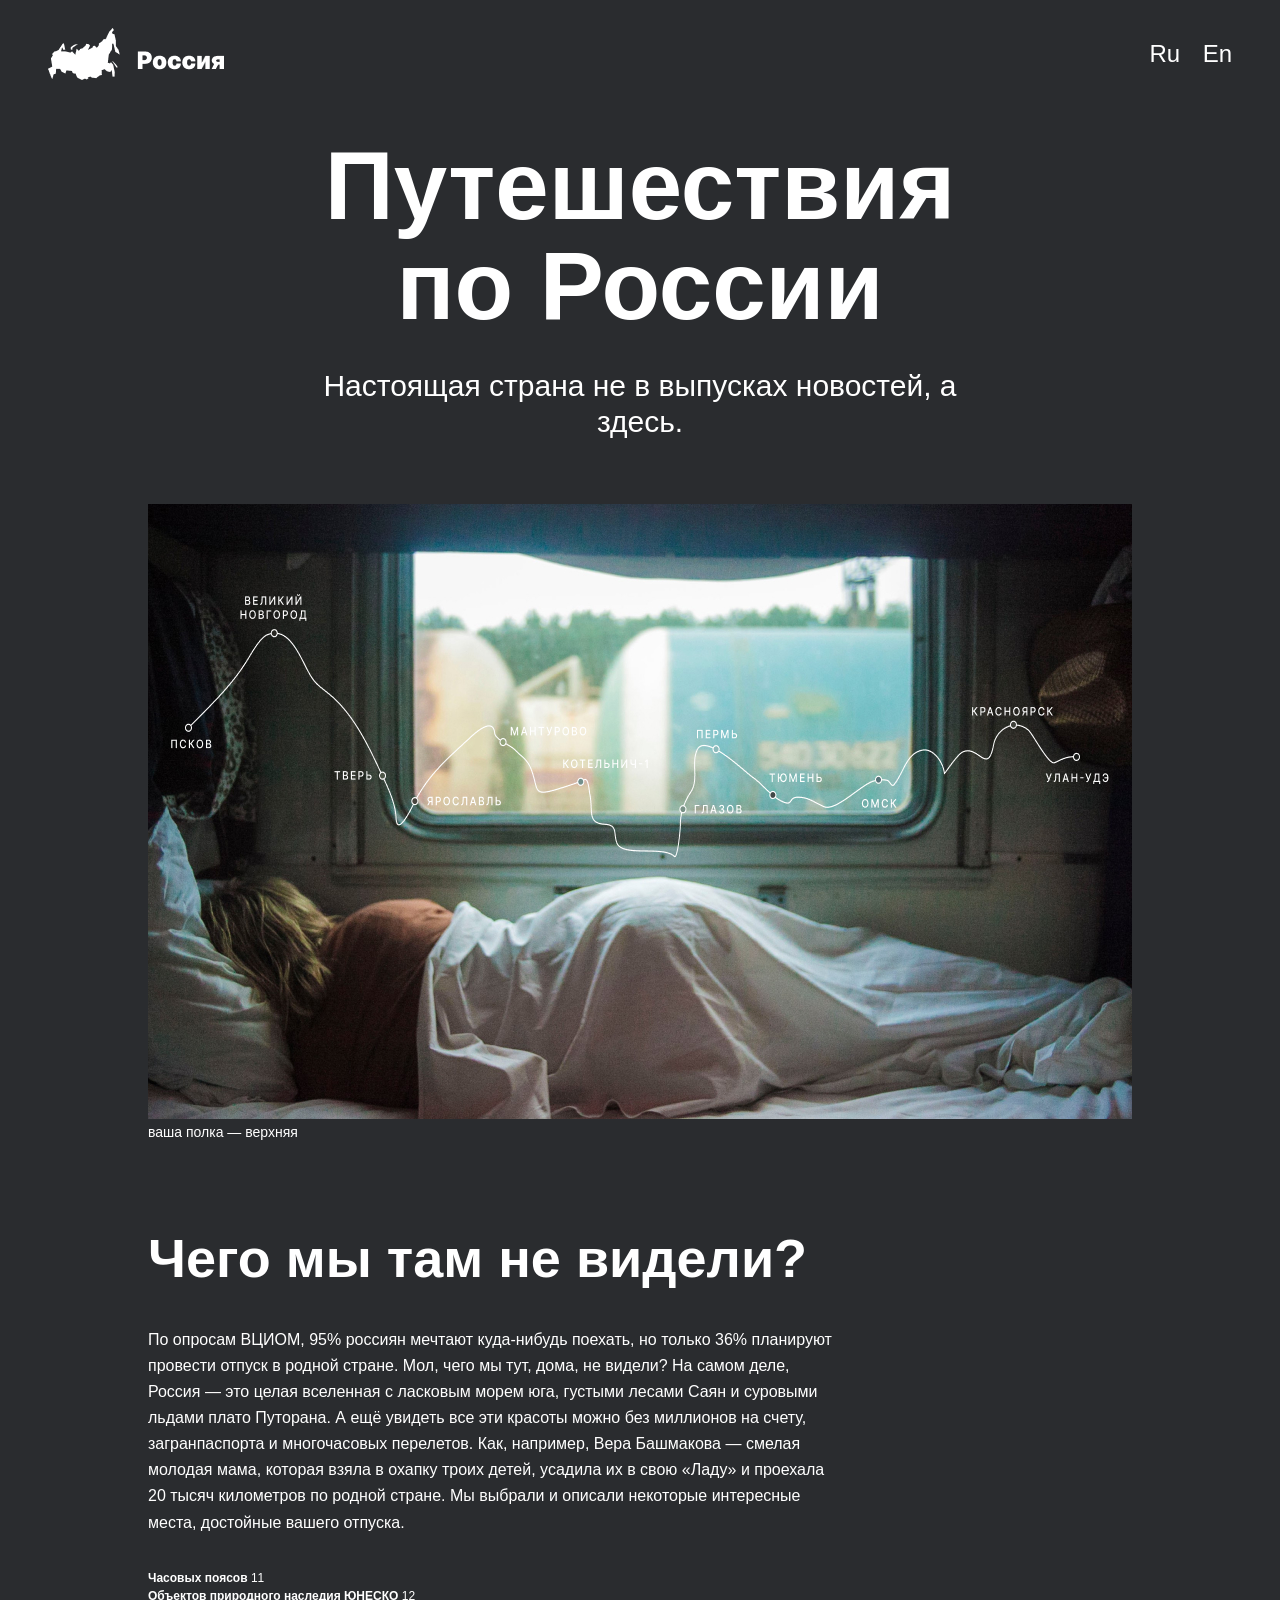
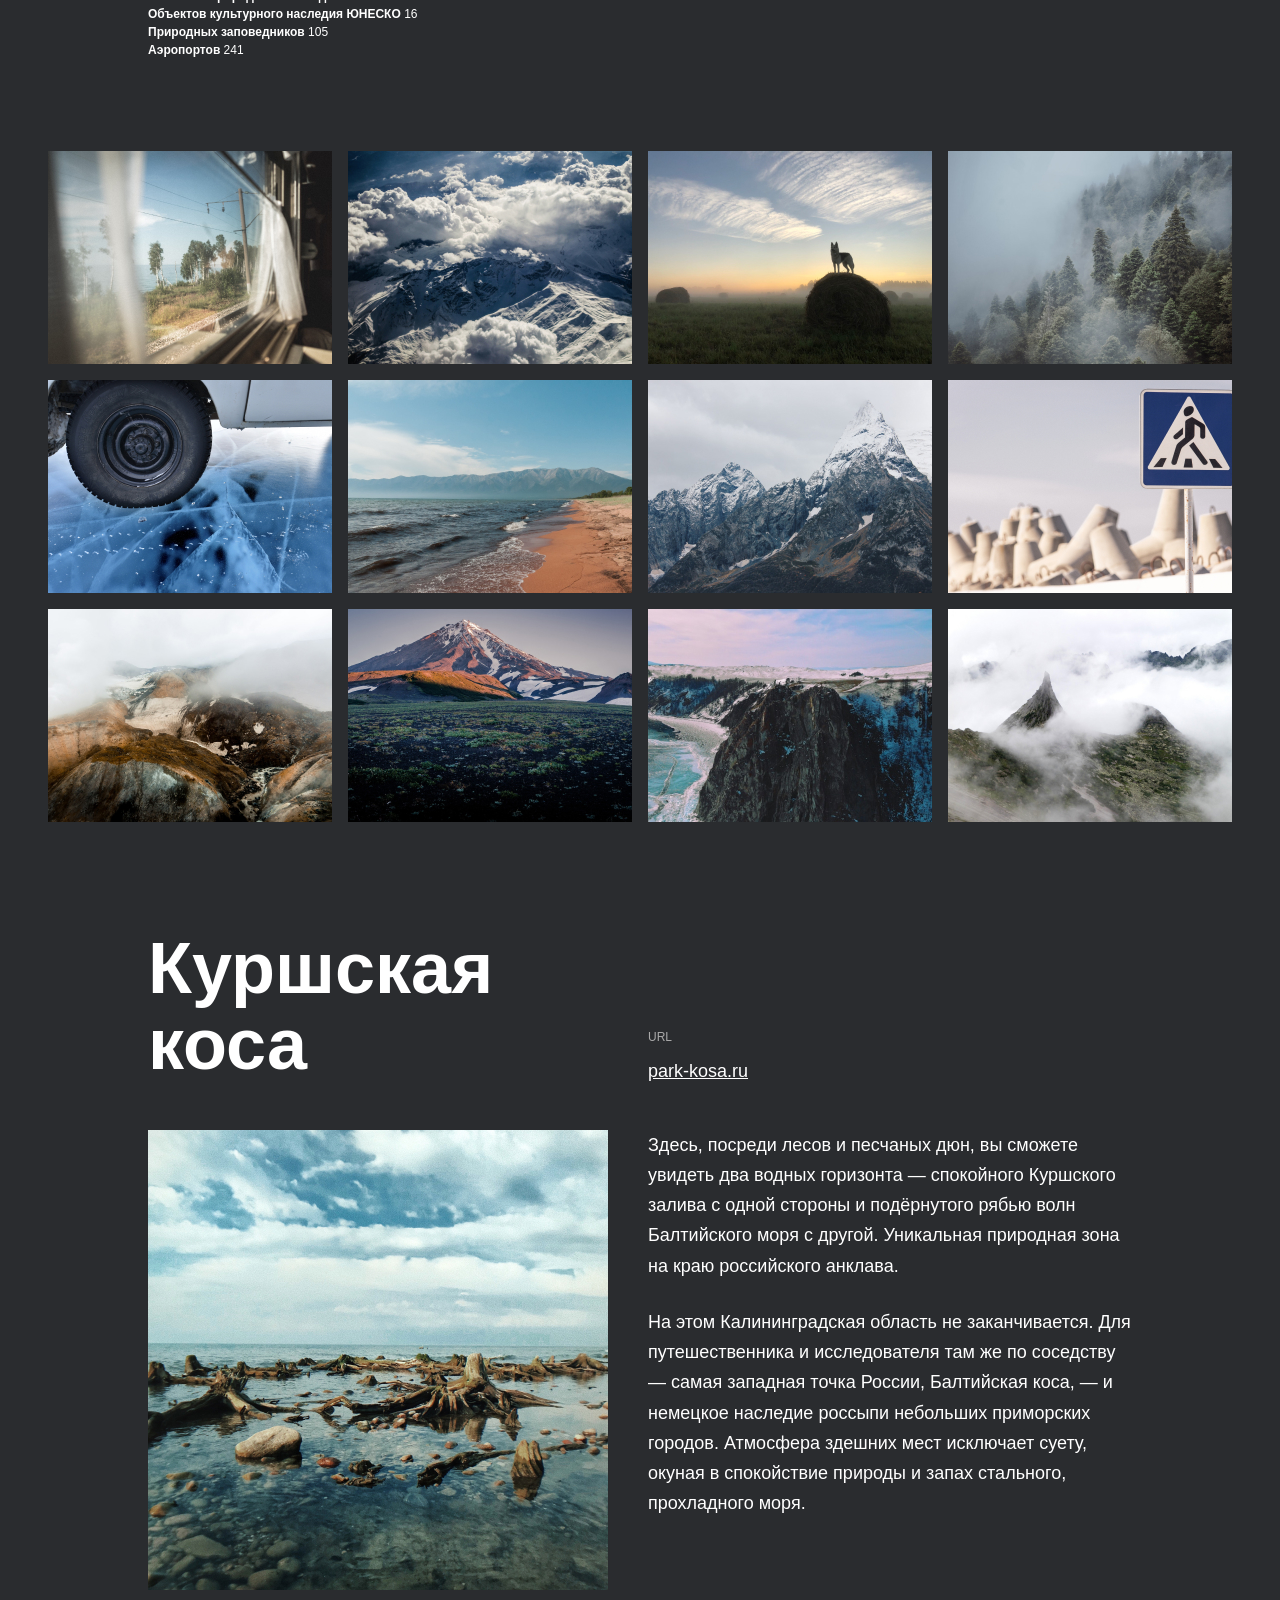
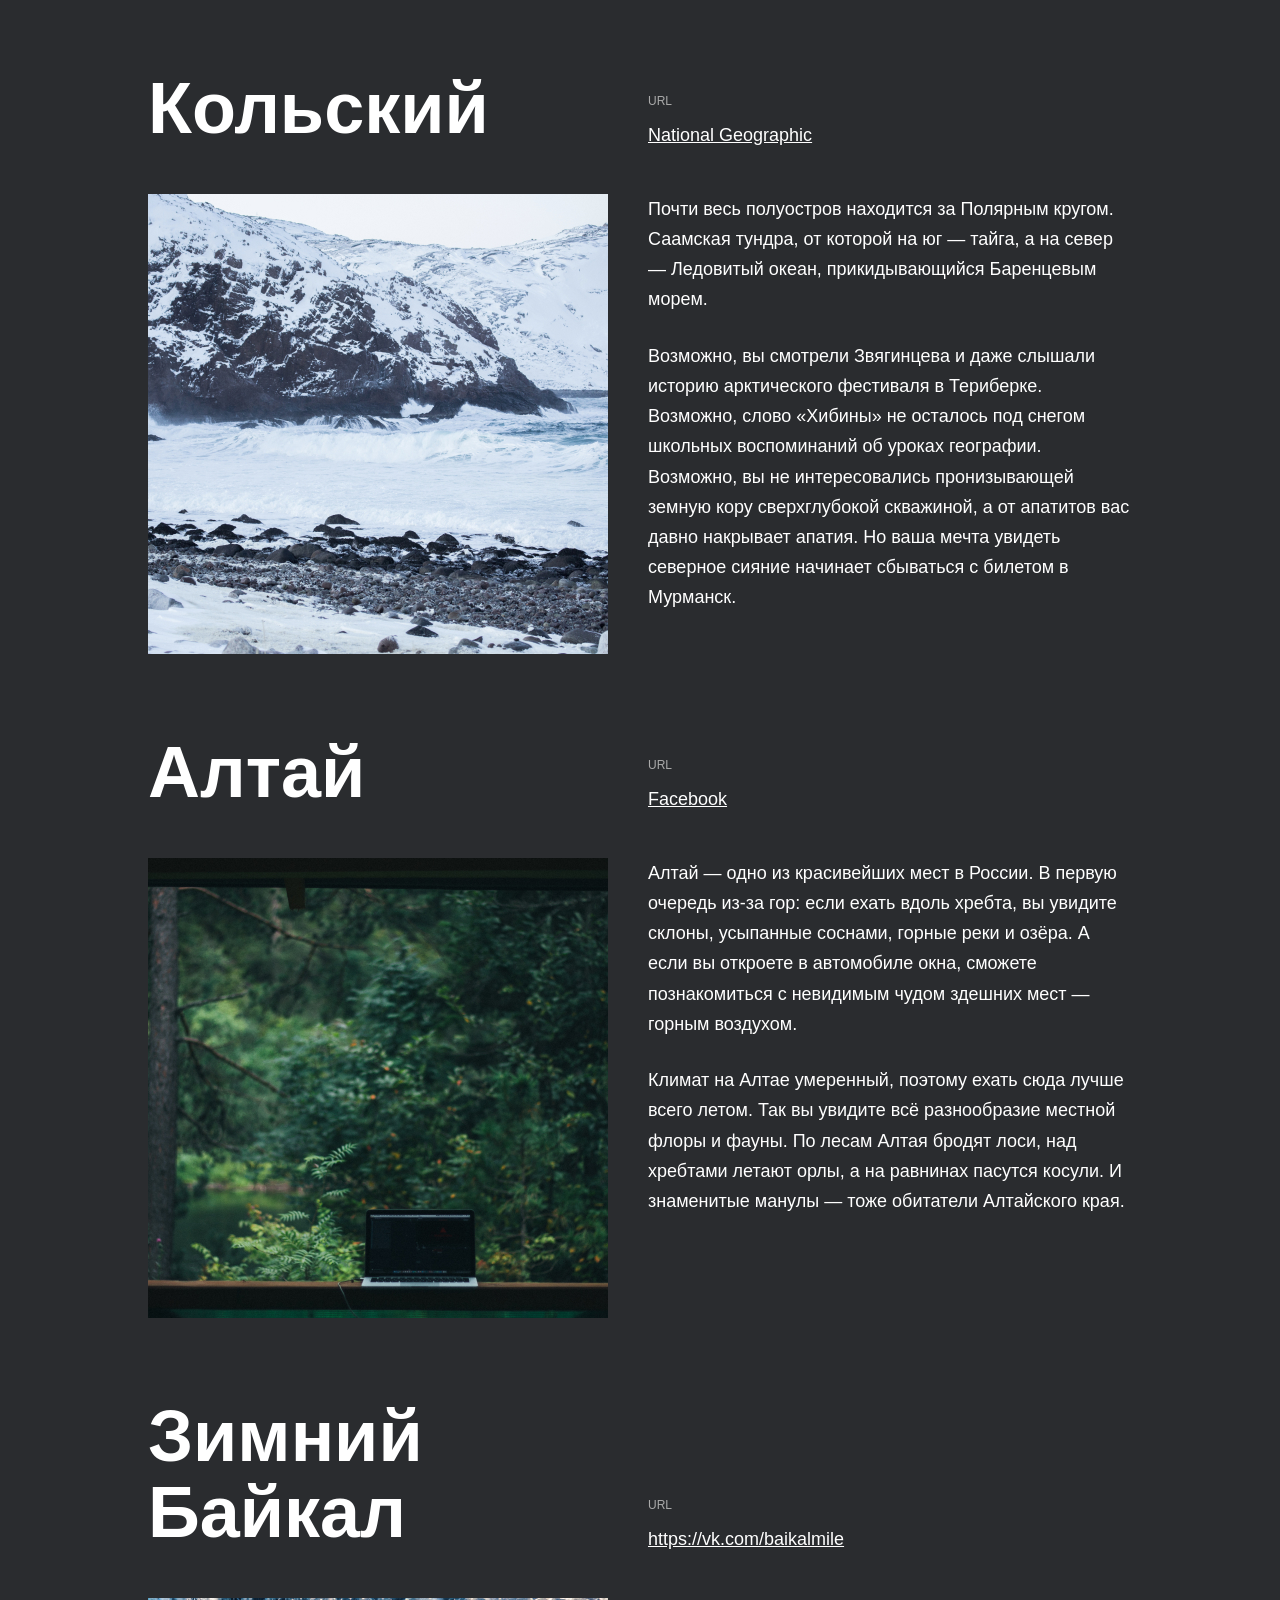
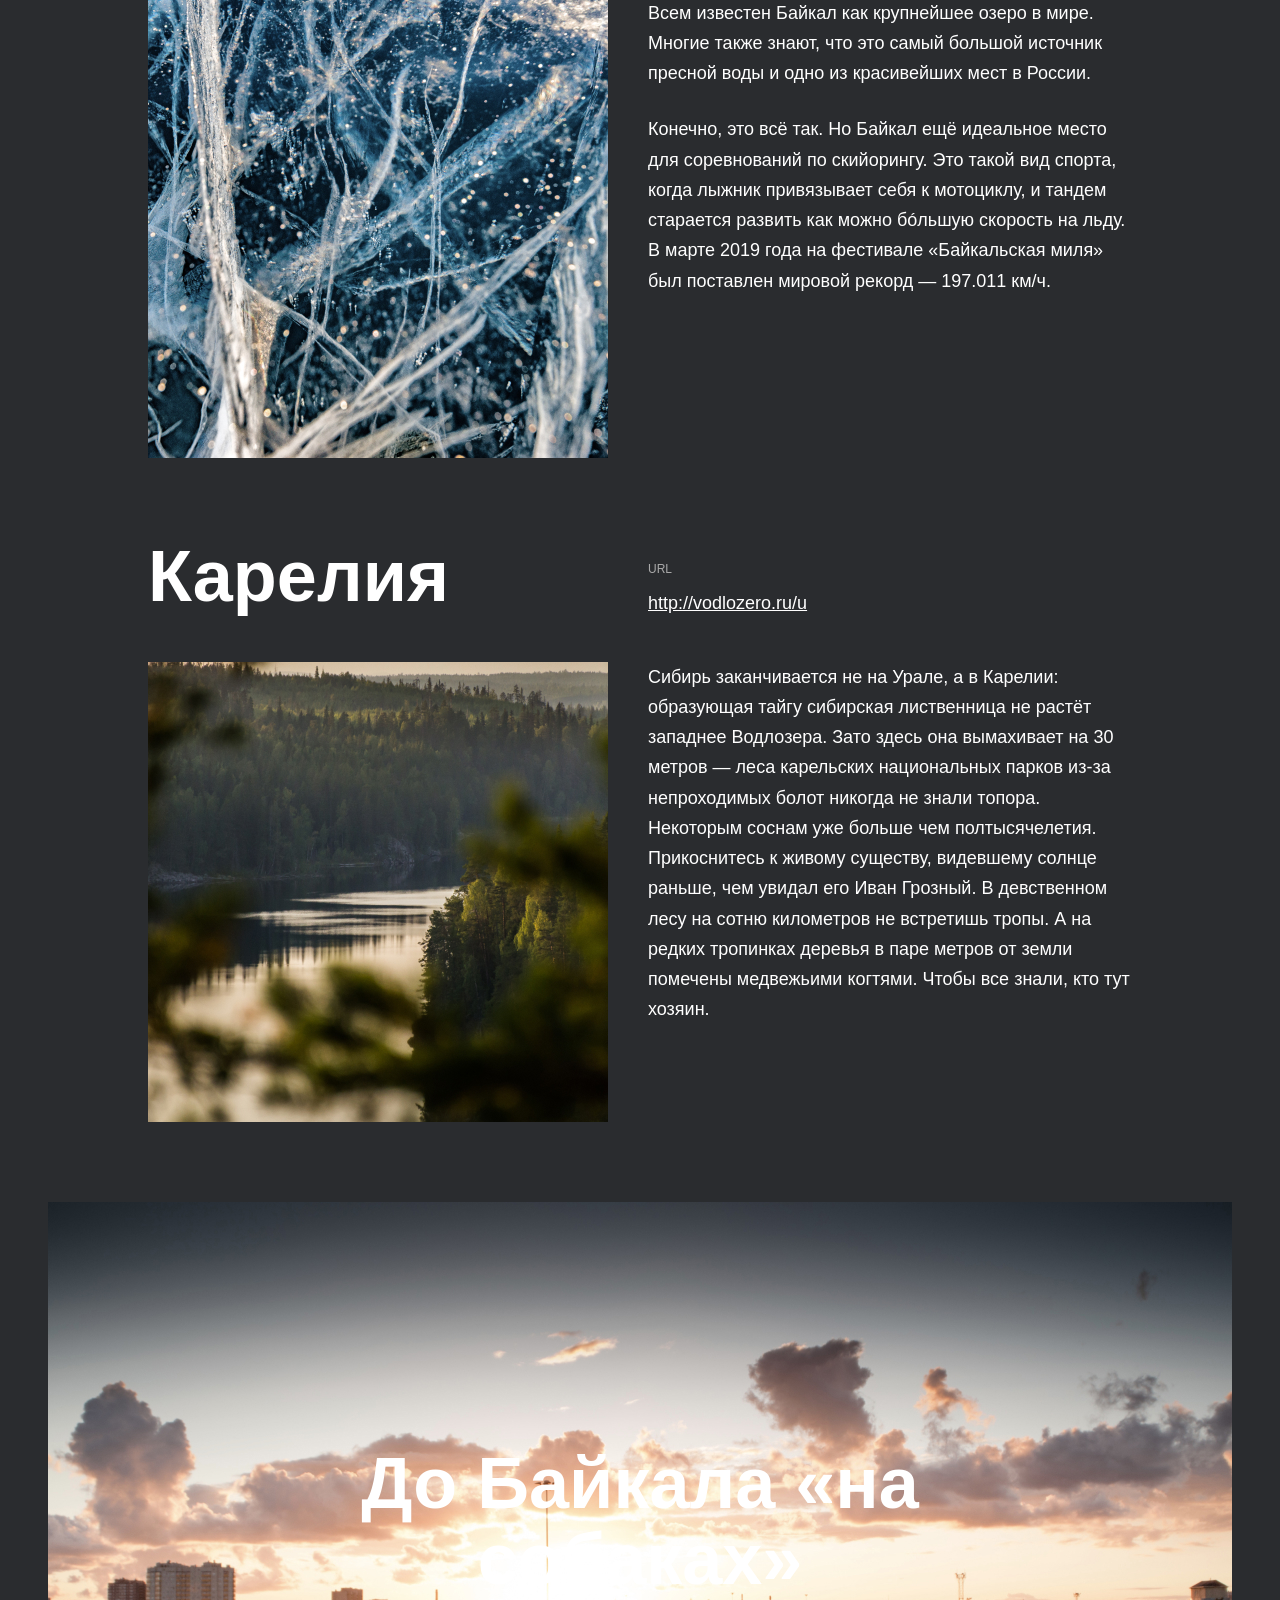
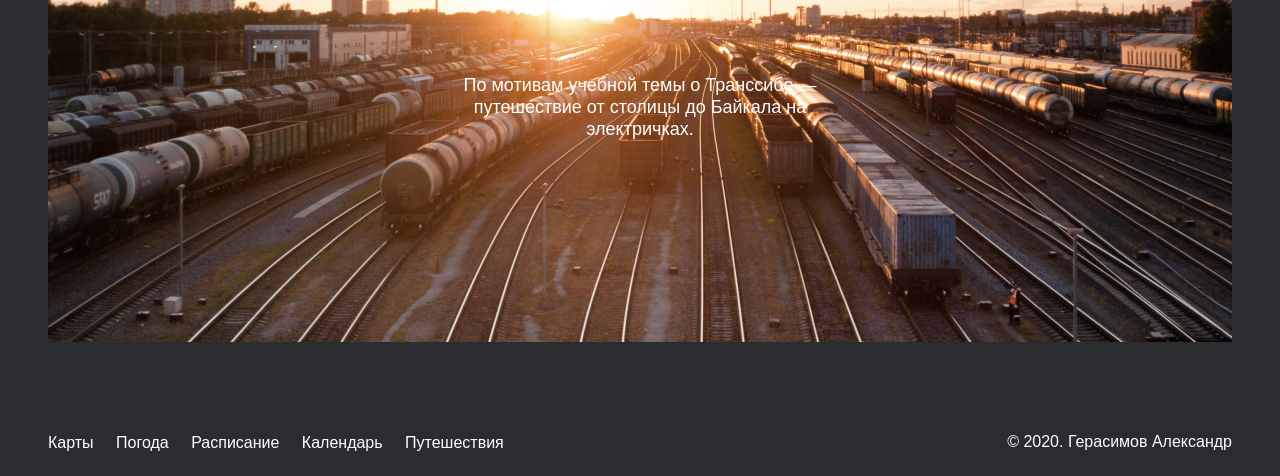
==== russian-travel/index.html @ 3a2bcd24 "сверстал основу" ====
<!DOCTYPE html>
<html lang="en">
<head>
    <meta charset="UTF-8">
    <meta http-equiv="X-UA-Compatible" content="IE=edge">
    <meta name="viewport" content="width=device-width, initial-scale=1.0">
    <link rel="stylesheet" href="./pages/index.css">
    <title>Путешествие по России</title>
</head>
<body>
    <div class="page">
        <header class="header">
            <img src="./images/__logo.png" alt="Логотип РФ" class="header__logo">
            <div class="header__lang-links">
                <a href="#" class="header__lang-link">Ru</a>
                <a href="#" class="header__lang-link">En</a>
            </div> 
        </header>
        <main class="content">
            <div class="lead">
                <h1 class="lead__title">Путешествия по России</h1>
                <p class="lead__subtitle">Настоящая страна не в выпусках новостей, а здесь.</p>
                <img src="./images/__image.jpg" alt="Плацкарт" class="lead__image">
                <p class="lead__caption">ваша полка — верхняя</p>
            </div>
            <div class="intro">
                <h2 class="intro__title">Чего мы там не видели?</h2>
                <p class="intro__text">По опросам ВЦИОМ, 95% россиян мечтают куда-нибудь поехать, но только 36% планируют провести отпуск в родной стране. Мол, чего мы тут, дома, не видели? На самом деле, Россия — это целая вселенная с ласковым морем юга, густыми лесами Саян и суровыми льдами плато Путорана. А ещё увидеть все эти красоты можно без миллионов на счету, загранпаспорта и многочасовых перелетов. Как, например, Вера Башмакова — смелая молодая мама, которая взяла в охапку троих детей, усадила их в свою «Ладу» и проехала 20 тысяч километров по родной стране. Мы выбрали и описали некоторые интересные места, достойные вашего отпуска.</p>
                <ul class="intro__list">
                    <li>Часовых поясов <span class="intro__list-span">11</span></li>
                    <li>Объектов природного наследия ЮНЕСКО <span class="intro__list-span">12</span></li>
                    <li>Объектов культурного наследия ЮНЕСКО <span class="intro__list-span">16</span></li>
                    <li>Природных заповедников <span class="intro__list-span">105</span></li>    
                    <li>Аэропортов <span class="intro__list-span">241</span></li>    
                </ul>
            </div>
            <div class="photo-grid">
                <img src="./images/__item(11).jpg" alt="Вид из окна вагона" class="photo-grid__item">
                <img src="./images/__item.jpg" alt="Горы в облаках" class="photo-grid__item">
                <img src="./images/__item(1).jpg" alt="Собака на сене" class="photo-grid__item">
                <img src="./images/__item(2).jpg" alt="Лес в тумане" class="photo-grid__item">
                <img src="./images/__item(3).jpg" alt="Машина на льду" class="photo-grid__item">
                <img src="./images/__item(4).jpg" alt="У моря" class="photo-grid__item">
                <img src="./images/__item(5).jpg" alt="Горные вершины" class="photo-grid__item">
                <img src="./images/__item(6).jpg" alt="Волнорезы" class="photo-grid__item">
                <img src="./images/__item(7).jpg" alt="Горы в тумане" class="photo-grid__item">
                <img src="./images/__item(8).jpg" alt="Гора в дали" class="photo-grid__item">
                <img src="./images/__item(9).jpg" alt="Крутой берег" class="photo-grid__item">
                <img src="./images/__item(10).jpg" alt="Горы в облаках 2" class="photo-grid__item">
            </div>
            <div class="places">
                <div class="place">
                    <h2 class="place__title">Куршская коса</h2>
                    <div class="place__website">
                        <p class="place__url-heading">URL</p>
                        <a href="http://park-kosa.ru" target="_blank" class="place__link">park-kosa.ru</a>
                    </div>
                    <img src="./images/__image(1).jpg" alt="Куршская коса" class="place__image">
                    <div class="place__paragraph">
                        <p>Здесь, посреди лесов и песчаных дюн, вы сможете увидеть два водных горизонта — спокойного Куршского залива с одной стороны и подёрнутого рябью волн Балтийского моря с другой. Уникальная природная зона на краю российского анклава.</p>
                        <p>На этом Калининградская область не заканчивается. Для путешественника и исследователя там же по соседству — самая западная точка России, Балтийская коса, — и немецкое наследие россыпи небольших приморских городов. Атмосфера здешних мест исключает суету, окуная в спокойствие природы и запах стального, прохладного моря.</p>
                    </div> 
                </div>
                <div class="place">
                    <h2 class="place__title">Кольский</h2>
                    <div class="place__website">
                        <p class="place__url-heading">URL</p>
                        <a href="https://yourshot.nationalgeographic.com/photos/?keywords=kolskiy" target="_blank" class="place__link">National Geographic</a>
                    </div>
                    <img src="./images/__image(2).jpg" alt="Кольский полуостров" class="place__image">
                    <div class="place__paragraph">
                        <p>Почти весь полуостров находится за Полярным кругом. Саамская тундра, от которой на юг — 
                            тайга, а на север — Ледовитый океан, прикидывающийся Баренцевым морем.</p>
                        <p>Возможно, вы смотрели Звягинцева и даже слышали историю арктического фестиваля в Териберке. Возможно, слово «Хибины» не осталось под снегом школьных воспоминаний об уроках географии. Возможно, вы не интересовались пронизывающей земную кору сверхглубокой скважиной, а от апатитов вас давно накрывает апатия. Но ваша мечта увидеть северное сияние начинает сбываться с билетом
                            в Мурманск.</p>
                    </div> 
                </div>
                <div class="place">
                    <h2 class="place__title">Алтай</h2>
                    <div class="place__website">
                        <p class="place__url-heading">URL</p>
                        <a href="https://www.facebook.com/vera.bashmakova/posts/10156011613718822" target="_blank" class="place__link">Facebook</a>
                    </div>
                    <img src="./images/__image(3).jpg" alt="Алтай" class="place__image">
                    <div class="place__paragraph">
                        <p>Алтай — одно из красивейших мест в России. 
                            В первую очередь из-за гор: если ехать вдоль хребта, вы увидите склоны, усыпанные соснами, горные реки и озёра. А если вы откроете в автомобиле окна, сможете познакомиться с невидимым чудом здешних мест — горным воздухом.</p>
                        <p>Климат на Алтае умеренный, поэтому ехать сюда лучше всего летом. Так вы увидите всё разнообразие местной флоры и фауны. По лесам Алтая бродят лоси, над хребтами летают орлы, а на равнинах пасутся косули. И знаменитые манулы — тоже обитатели Алтайского края.</p>
                    </div> 
                </div>
                <div class="place">
                    <h2 class="place__title">Зимний Байкал</h2>
                    <div class="place__website">
                        <p class="place__url-heading">URL</p>
                        <a href="https://vk.com/baikalmile" target="_blank" class="place__link">https://vk.com/baikalmile</a>
                    </div>
                    <img src="./images/__image(4).jpg" alt="Зимний Байкал" class="place__image">
                    <div class="place__paragraph">
                        <p>Всем известен Байкал как крупнейшее озеро 
                            в мире. Многие также знают, что это самый большой источник пресной воды и одно из красивейших мест в России.</p>
                        <p>Конечно, это всё так. Но Байкал ещё идеальное место для соревнований по скийорингу. Это такой вид спорта, когда лыжник привязывает себя 
                            к мотоциклу, и тандем старается развить как можно бóльшую скорость на льду. В марте 2019 года на фестивале «Байкальская миля» был поставлен мировой рекорд — 197.011 км/ч.</p>
                    </div> 
                </div>
                <div class="place">
                    <h2 class="place__title">Карелия</h2>
                    <div class="place__website">
                        <p class="place__url-heading">URL</p>
                        <a href="http://vodlozero.ru" target="_blank" class="place__link">http://vodlozero.ru/u</a>
                    </div>
                    <img src="./images/__image(5).jpg" alt="Карелия" class="place__image">
                    <div class="place__paragraph">
                        <p>Сибирь заканчивается не на Урале, а в Карелии: образующая тайгу сибирская лиственница не растёт западнее Водлозера. Зато здесь она вымахивает на 30 метров — леса карельских национальных парков из-за непроходимых болот никогда не знали топора. Некоторым соснам уже больше чем полтысячелетия. Прикоснитесь к живому существу, видевшему солнце раньше, чем увидал его Иван Грозный. 
                            В девственном лесу на сотню километров не встретишь тропы. А на редких тропинках деревья 
                            в паре метров от земли помечены медвежьими когтями. Чтобы все знали, кто тут хозяин.</p>
                    </div> 
                </div>
            </div>
            <div class="cover">
                <a href="https://stampsy.com/na-elektrichkakh-do-baikala" target="_blank" class="cover__overlay">
                    <h2 class="cover__title">До Байкала «на собаках»</h2>
                    <p class="cover__subtitle">По мотивам учебной темы о Транссибе — путешествие от столицы до Байкала на электричках.</p>
                </a>
                
            </div>
        </main>
        <footer class="footer">
            <div class="footer__links">
                <a href="https://yandex.ru/maps" target="_blank" class="footer__link">Карты</a>
                <a href="https://yandex.ru/pogoda" target="_blank" class="footer__link">Погода</a>
                <a href="https://rasp.yandex.ru" target="_blank" class="footer__link">Расписание</a>
                <a href="https://calendar.yandex.ru" target="_blank" class="footer__link">Календарь</a>
                <a href="https://travel.yandex.ru" target="_blank" class="footer__link">Путешествия</a>
            </div>
            <p class="footer__copyright">&copy; 2020. Герасимов Александр</p>
        </footer>
    </div>
</body>
</html>
---- russian-travel/pages/index.css ----
@import url(../vendor/normalize.css);
@import url(../fonts/inter.css);
@import url(../blocks/page/page.css);
@import url(../blocks/header/header.css);
@import url(../blocks/header/__logo/header__logo.css);
@import url(../blocks/header/__lang-link/header__lang-link.css);
@import url(../blocks/content/content.css);
@import url(../blocks/lead/lead.css);
@import url(../blocks/lead/__caption/lead__caption.css);
@import url(../blocks/lead/__image/lead__image.css);
@import url(../blocks/lead/__subtitle/lead__subtitle.css);
@import url(../blocks/lead/__title/lead__title.css);
@import url(../blocks/intro/intro.css);
@import url(../blocks/intro/__title/intro__title.css);
@import url(../blocks/intro/__text/intro__text.css);
@import url(../blocks/intro/__list/intro__list.css);
@import url(../blocks/intro/__list-span/intro__list-span.css);
@import url(../blocks/photo-grid/photo-grid.css);
@import url(../blocks/photo-grid/__item/photo-grid__item.css);
@import url(../blocks/places/places.css);
@import url(../blocks/place/place.css);
@import url(../blocks/place/__title/place__title.css);
@import url(../blocks/place/__image/place__image.css);
@import url(../blocks/place/__website/place__website.css);
@import url(../blocks/place/__paragraph/place__paragraph.css);
@import url(../blocks/place/__link/place__link.css);
@import url(../blocks/place/__url-heading/place__url-heading.css);
@import url(../blocks/cover/cover.css);
@import url(../blocks/cover/__overlay/cover__overlay.css);
@import url(../blocks/cover/__title/cover__title.css);
@import url(../blocks/cover/__subtitle/cover__subtitle.css);
@import url(../blocks/footer/footer.css);
@import url(../blocks/footer/__links/footer__links.css);
@import url(../blocks/footer/__link/footer__link.css);
@import url(../blocks/footer/__copyright/footer__copyright.css);
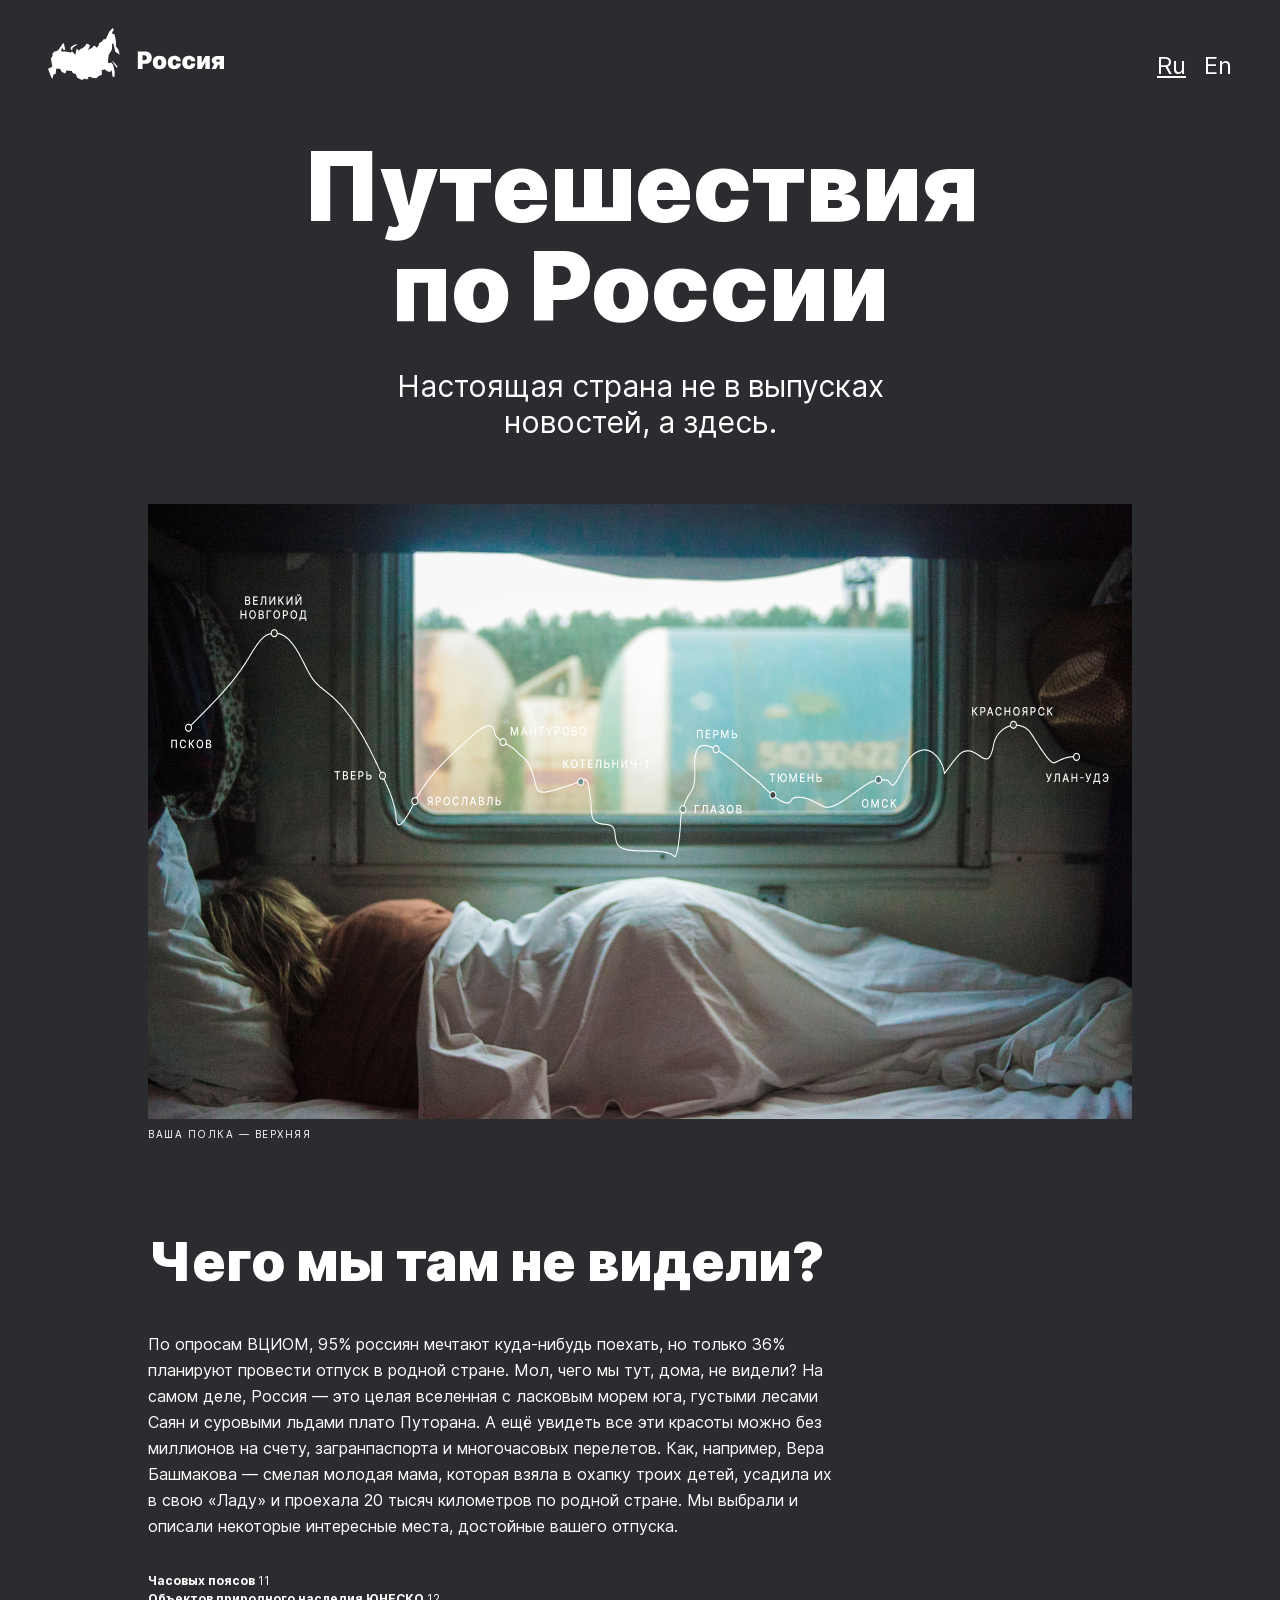
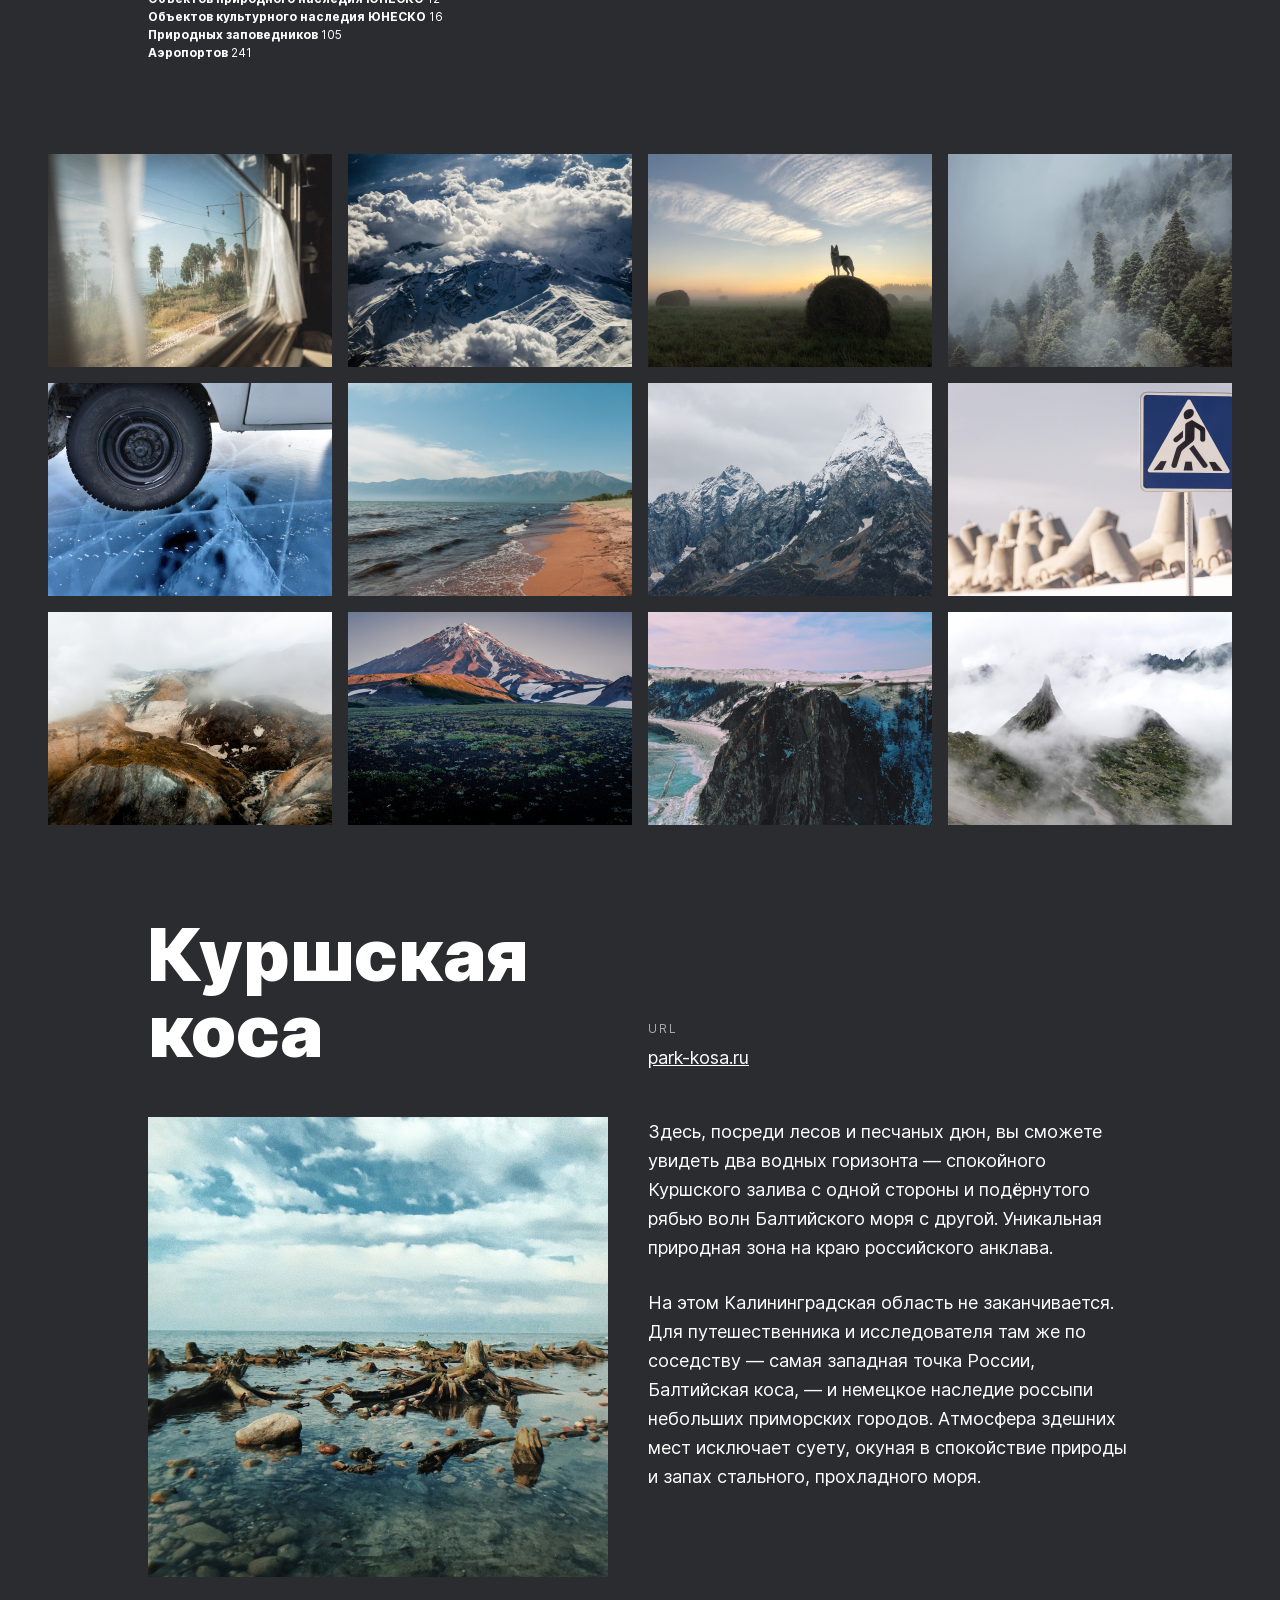
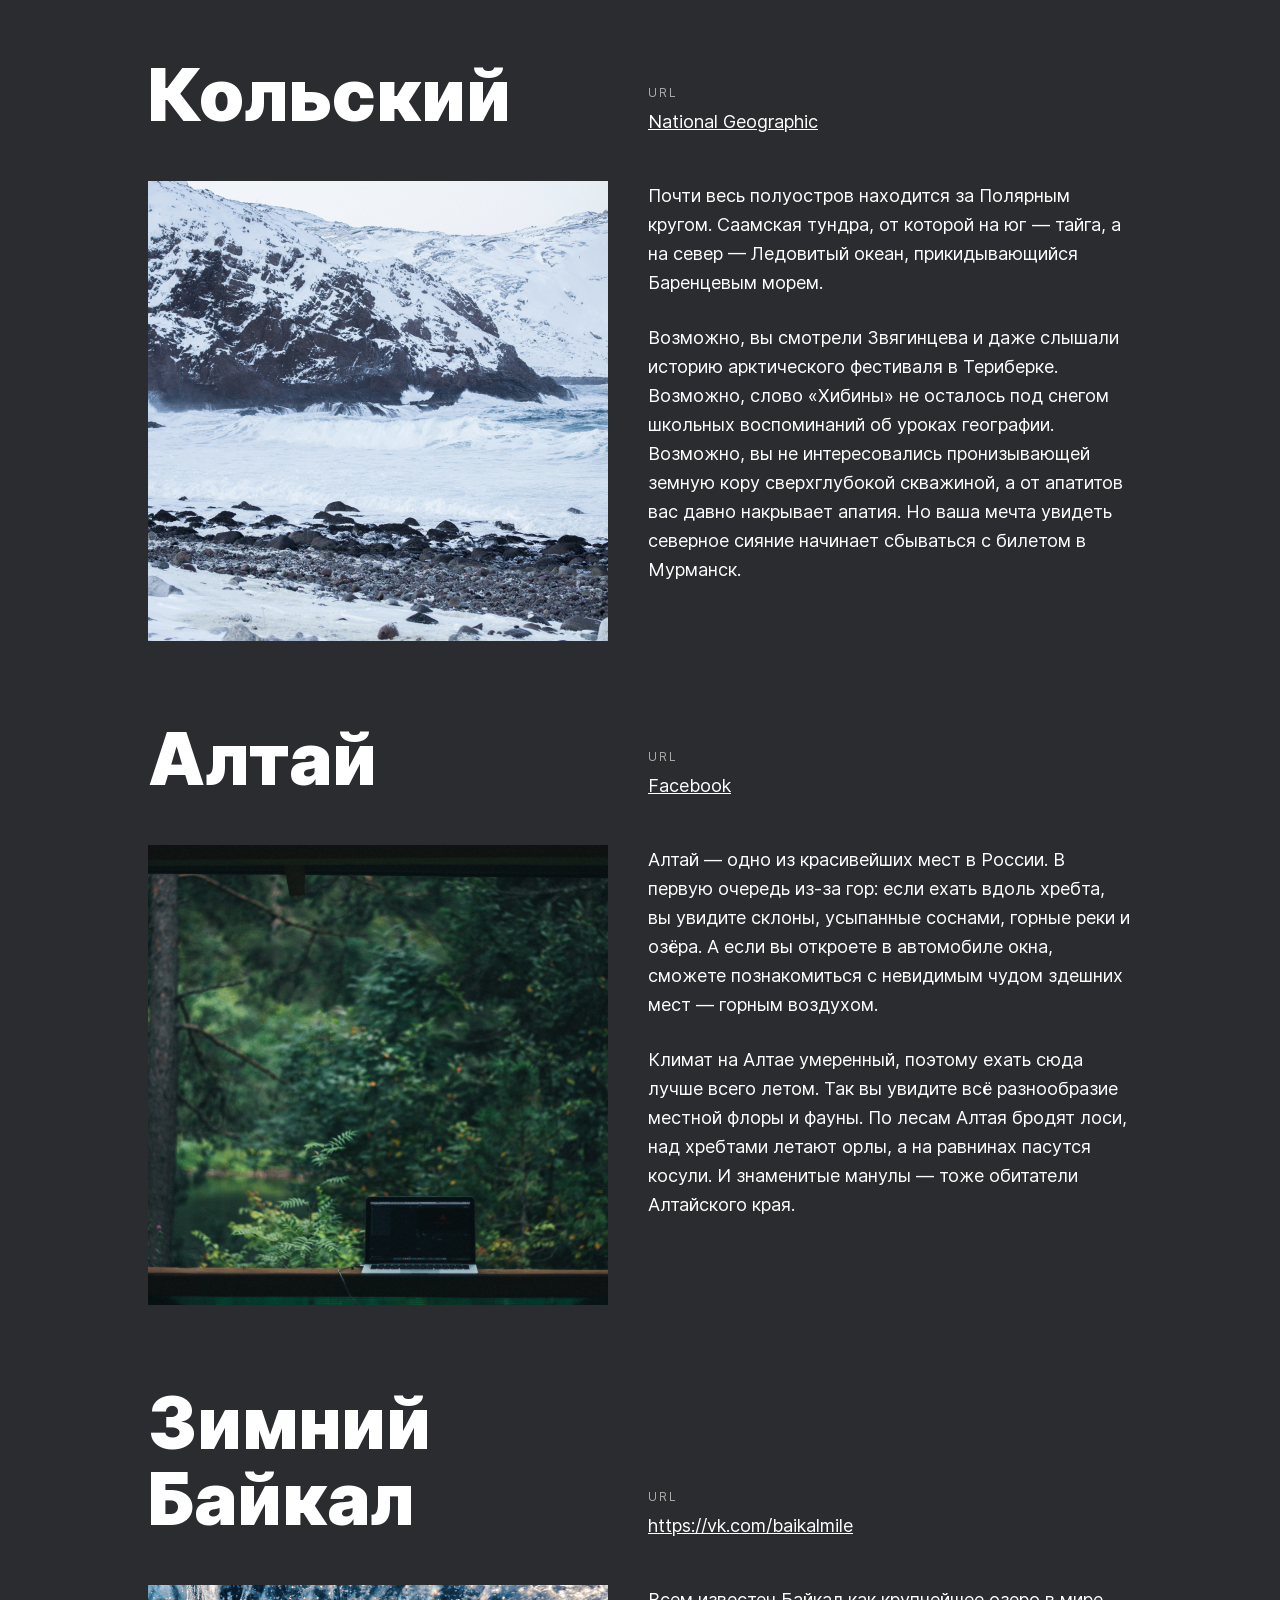
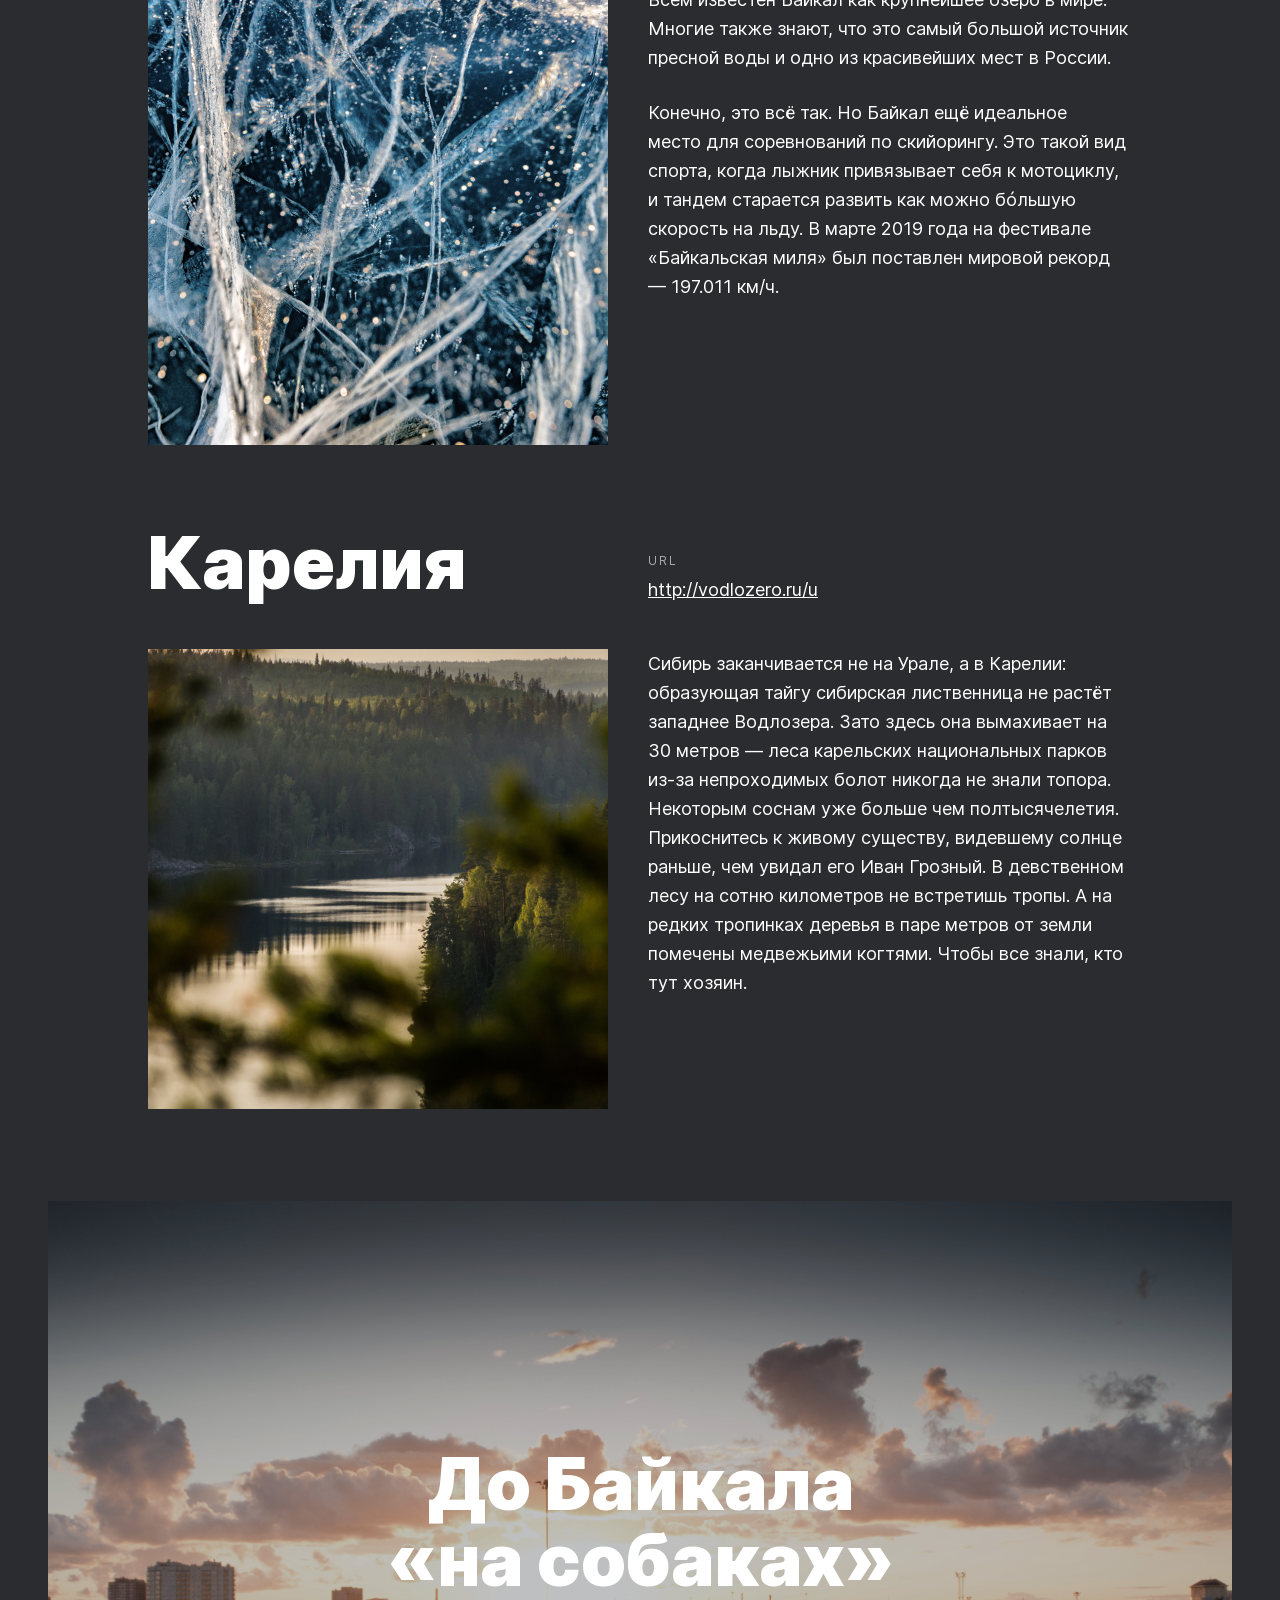
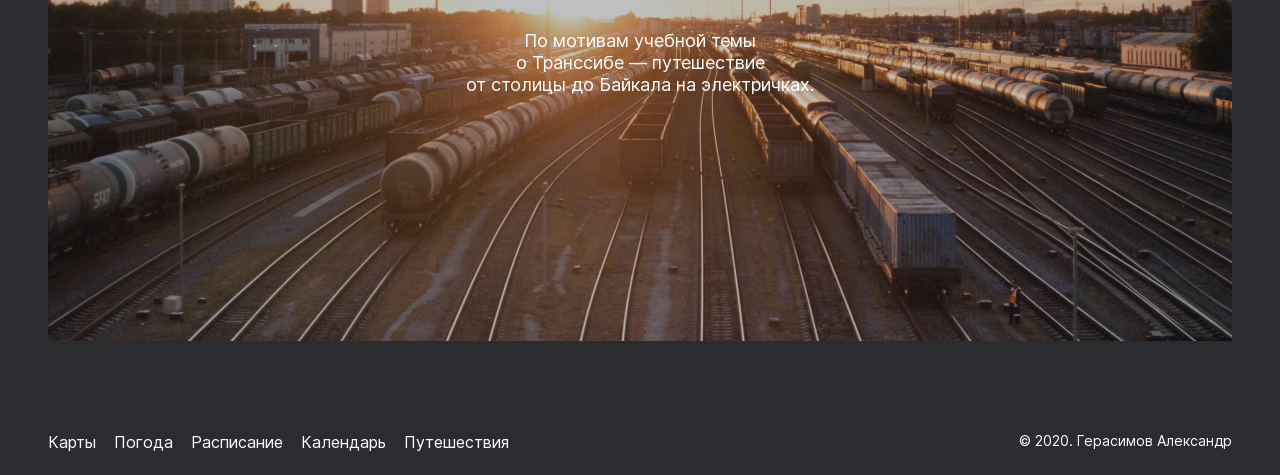
==== commit 5a2304f7: "авторизация 2" ====
--- a/russian-travel/index.html
+++ b/russian-travel/index.html
@@ -1,5 +1,5 @@
 <!DOCTYPE html>
-<html lang="en">
+<html lang="ru">
 <head>
     <meta charset="UTF-8">
     <meta http-equiv="X-UA-Compatible" content="IE=edge">
@@ -10,21 +10,21 @@
 <body>
     <div class="page">
         <header class="header">
-            <img src="./images/__logo.png" alt="Логотип РФ" class="header__logo">
-            <div class="header__lang-links">
-                <a href="#" class="header__lang-link">Ru</a>
-                <a href="#" class="header__lang-link">En</a>
-            </div> 
+            <img src="./images/__logo.svg" alt="Логотип РФ" class="header__logo">
+            <ul class="header__lang-links">
+                <li class="header__lang-button"><a href="#" class="header__lang-link header__lang-link_active">Ru</a></li>
+                <li class="header__lang-button"><a href="#" class="header__lang-link">En</a></li>
+            </ul> 
         </header>
         <main class="content">
-            <div class="lead">
+            <section class="lead">
                 <h1 class="lead__title">Путешествия по России</h1>
                 <p class="lead__subtitle">Настоящая страна не в выпусках новостей, а здесь.</p>
                 <img src="./images/__image.jpg" alt="Плацкарт" class="lead__image">
                 <p class="lead__caption">ваша полка — верхняя</p>
-            </div>
-            <div class="intro">
-                <h2 class="intro__title">Чего мы там не видели?</h2>
+            </section>
+            <section class="intro">
+                <h2 class="intro__title">Чего мы&nbsp;там не&nbsp;видели?</h2>
                 <p class="intro__text">По опросам ВЦИОМ, 95% россиян мечтают куда-нибудь поехать, но только 36% планируют провести отпуск в родной стране. Мол, чего мы тут, дома, не видели? На самом деле, Россия — это целая вселенная с ласковым морем юга, густыми лесами Саян и суровыми льдами плато Путорана. А ещё увидеть все эти красоты можно без миллионов на счету, загранпаспорта и многочасовых перелетов. Как, например, Вера Башмакова — смелая молодая мама, которая взяла в охапку троих детей, усадила их в свою «Ладу» и проехала 20 тысяч километров по родной стране. Мы выбрали и описали некоторые интересные места, достойные вашего отпуска.</p>
                 <ul class="intro__list">
                     <li>Часовых поясов <span class="intro__list-span">11</span></li>
@@ -33,8 +33,8 @@
                     <li>Природных заповедников <span class="intro__list-span">105</span></li>    
                     <li>Аэропортов <span class="intro__list-span">241</span></li>    
                 </ul>
-            </div>
-            <div class="photo-grid">
+            </section>
+            <section class="photo-grid">
                 <img src="./images/__item(11).jpg" alt="Вид из окна вагона" class="photo-grid__item">
                 <img src="./images/__item.jpg" alt="Горы в облаках" class="photo-grid__item">
                 <img src="./images/__item(1).jpg" alt="Собака на сене" class="photo-grid__item">
@@ -47,91 +47,86 @@
                 <img src="./images/__item(8).jpg" alt="Гора в дали" class="photo-grid__item">
                 <img src="./images/__item(9).jpg" alt="Крутой берег" class="photo-grid__item">
                 <img src="./images/__item(10).jpg" alt="Горы в облаках 2" class="photo-grid__item">
-            </div>
-            <div class="places">
+            </section>
+            <section class="places">
                 <div class="place">
                     <h2 class="place__title">Куршская коса</h2>
                     <div class="place__website">
-                        <p class="place__url-heading">URL</p>
+                        <p class="place__url-heading">url</p>
                         <a href="http://park-kosa.ru" target="_blank" class="place__link">park-kosa.ru</a>
                     </div>
                     <img src="./images/__image(1).jpg" alt="Куршская коса" class="place__image">
-                    <div class="place__paragraph">
-                        <p>Здесь, посреди лесов и песчаных дюн, вы сможете увидеть два водных горизонта — спокойного Куршского залива с одной стороны и подёрнутого рябью волн Балтийского моря с другой. Уникальная природная зона на краю российского анклава.</p>
-                        <p>На этом Калининградская область не заканчивается. Для путешественника и исследователя там же по соседству — самая западная точка России, Балтийская коса, — и немецкое наследие россыпи небольших приморских городов. Атмосфера здешних мест исключает суету, окуная в спокойствие природы и запах стального, прохладного моря.</p>
-                    </div> 
+                    <div>
+                        <p class="place__paragraph">Здесь, посреди лесов и песчаных дюн, вы сможете увидеть два водных горизонта — спокойного Куршского залива с одной стороны и подёрнутого рябью волн Балтийского моря с другой. Уникальная природная зона на краю российского анклава.</p>
+                        <p class="place__paragraph">На этом Калининградская область не заканчивается. Для&nbsp;путешественника и исследователя там же по соседству — самая западная точка России, Балтийская коса, — и немецкое наследие россыпи небольших приморских городов. Атмосфера здешних мест исключает суету, окуная в спокойствие природы и запах стального, прохладного моря.</p>
+                    </div>
                 </div>
                 <div class="place">
                     <h2 class="place__title">Кольский</h2>
                     <div class="place__website">
-                        <p class="place__url-heading">URL</p>
+                        <p class="place__url-heading">url</p>
                         <a href="https://yourshot.nationalgeographic.com/photos/?keywords=kolskiy" target="_blank" class="place__link">National Geographic</a>
                     </div>
                     <img src="./images/__image(2).jpg" alt="Кольский полуостров" class="place__image">
-                    <div class="place__paragraph">
-                        <p>Почти весь полуостров находится за Полярным кругом. Саамская тундра, от которой на юг — 
-                            тайга, а на север — Ледовитый океан, прикидывающийся Баренцевым морем.</p>
-                        <p>Возможно, вы смотрели Звягинцева и даже слышали историю арктического фестиваля в Териберке. Возможно, слово «Хибины» не осталось под снегом школьных воспоминаний об уроках географии. Возможно, вы не интересовались пронизывающей земную кору сверхглубокой скважиной, а от апатитов вас давно накрывает апатия. Но ваша мечта увидеть северное сияние начинает сбываться с билетом
-                            в Мурманск.</p>
-                    </div> 
+                    <div>
+                        <p class="place__paragraph">Почти весь полуостров находится за Полярным кругом. Саамская тундра, от которой на юг — тайга, а на север — Ледовитый океан, прикидывающийся Баренцевым морем.</p>
+                        <p class="place__paragraph">Возможно, вы смотрели Звягинцева и даже слышали историю арктического фестиваля в Териберке. Возможно, слово «Хибины» не осталось под снегом школьных воспоминаний об уроках географии. Возможно, вы не интересовались пронизывающей земную кору сверхглубокой скважиной, а от апатитов вас давно накрывает апатия. Но ваша мечта увидеть северное сияние начинает сбываться с билетом в Мурманск.</p>
+                    </div>
                 </div>
                 <div class="place">
                     <h2 class="place__title">Алтай</h2>
                     <div class="place__website">
-                        <p class="place__url-heading">URL</p>
+                        <p class="place__url-heading">url</p>
                         <a href="https://www.facebook.com/vera.bashmakova/posts/10156011613718822" target="_blank" class="place__link">Facebook</a>
                     </div>
                     <img src="./images/__image(3).jpg" alt="Алтай" class="place__image">
-                    <div class="place__paragraph">
-                        <p>Алтай — одно из красивейших мест в России. 
-                            В первую очередь из-за гор: если ехать вдоль хребта, вы увидите склоны, усыпанные соснами, горные реки и озёра. А если вы откроете в автомобиле окна, сможете познакомиться с невидимым чудом здешних мест — горным воздухом.</p>
-                        <p>Климат на Алтае умеренный, поэтому ехать сюда лучше всего летом. Так вы увидите всё разнообразие местной флоры и фауны. По лесам Алтая бродят лоси, над хребтами летают орлы, а на равнинах пасутся косули. И знаменитые манулы — тоже обитатели Алтайского края.</p>
-                    </div> 
+                    <div>
+                        <p class="place__paragraph">Алтай — одно из красивейших мест в России. В первую очередь из-за гор: если ехать вдоль хребта, вы увидите склоны, усыпанные соснами, горные реки и озёра. А если вы откроете в автомобиле окна, сможете познакомиться с невидимым чудом здешних мест — горным воздухом.</p>
+                        <p class="place__paragraph">Климат на Алтае умеренный, поэтому ехать сюда лучше всего летом. Так вы увидите всё разнообразие местной флоры и фауны. По лесам Алтая бродят лоси, над хребтами летают орлы, а на равнинах пасутся косули. И знаменитые манулы — тоже обитатели Алтайского края.</p> 
+                    </div>
                 </div>
                 <div class="place">
                     <h2 class="place__title">Зимний Байкал</h2>
                     <div class="place__website">
-                        <p class="place__url-heading">URL</p>
+                        <p class="place__url-heading">url</p>
                         <a href="https://vk.com/baikalmile" target="_blank" class="place__link">https://vk.com/baikalmile</a>
                     </div>
                     <img src="./images/__image(4).jpg" alt="Зимний Байкал" class="place__image">
-                    <div class="place__paragraph">
-                        <p>Всем известен Байкал как крупнейшее озеро 
-                            в мире. Многие также знают, что это самый большой источник пресной воды и одно из красивейших мест в России.</p>
-                        <p>Конечно, это всё так. Но Байкал ещё идеальное место для соревнований по скийорингу. Это такой вид спорта, когда лыжник привязывает себя 
-                            к мотоциклу, и тандем старается развить как можно бóльшую скорость на льду. В марте 2019 года на фестивале «Байкальская миля» был поставлен мировой рекорд — 197.011 км/ч.</p>
-                    </div> 
+                    <div>
+                        <p class="place__paragraph">Всем известен Байкал как крупнейшее озеро в мире. Многие также знают, что это самый большой источник пресной воды и одно из красивейших мест в России.</p>
+                        <p class="place__paragraph">Конечно, это всё так. Но Байкал ещё идеальное место&nbsp;для&nbsp;соревнований по скийорингу. Это такой вид спорта, когда лыжник привязывает себя к мотоциклу, и тандем старается развить как можно бóльшую скорость на льду. В марте 2019 года на фестивале «Байкальская миля» был поставлен мировой рекорд — 197.011 км/ч.</p>
+                    </div>
                 </div>
                 <div class="place">
                     <h2 class="place__title">Карелия</h2>
                     <div class="place__website">
-                        <p class="place__url-heading">URL</p>
+                        <p class="place__url-heading">url</p>
                         <a href="http://vodlozero.ru" target="_blank" class="place__link">http://vodlozero.ru/u</a>
                     </div>
                     <img src="./images/__image(5).jpg" alt="Карелия" class="place__image">
-                    <div class="place__paragraph">
-                        <p>Сибирь заканчивается не на Урале, а в Карелии: образующая тайгу сибирская лиственница не растёт западнее Водлозера. Зато здесь она вымахивает на 30 метров — леса карельских национальных парков из-за непроходимых болот никогда не знали топора. Некоторым соснам уже больше чем полтысячелетия. Прикоснитесь к живому существу, видевшему солнце раньше, чем увидал его Иван Грозный. 
-                            В девственном лесу на сотню километров не встретишь тропы. А на редких тропинках деревья 
-                            в паре метров от земли помечены медвежьими когтями. Чтобы все знали, кто тут хозяин.</p>
-                    </div> 
+                    <div>
+                        <p class="place__paragraph">Сибирь заканчивается не на Урале, а в Карелии: образующая тайгу сибирская лиственница не растёт западнее Водлозера. Зато здесь она вымахивает на 30 метров — леса карельских национальных парков из-за непроходимых болот никогда не знали топора. Некоторым соснам уже больше чем полтысячелетия. Прикоснитесь к живому существу, видевшему солнце раньше, чем увидал его Иван Грозный. В девственном лесу на сотню километров не встретишь тропы. А на редких тропинках деревья в паре метров от земли помечены медвежьими когтями. Чтобы все знали, кто тут хозяин.</p>
+                    </div>
                 </div>
-            </div>
-            <div class="cover">
+            </section>
+            <section class="cover">
                 <a href="https://stampsy.com/na-elektrichkakh-do-baikala" target="_blank" class="cover__overlay">
-                    <h2 class="cover__title">До Байкала «на собаках»</h2>
-                    <p class="cover__subtitle">По мотивам учебной темы о Транссибе — путешествие от столицы до Байкала на электричках.</p>
+                    <h2 class="cover__title">До Байкала «на&nbsp;собаках»</h2>
+                    <p class="cover__subtitle">По мотивам учебной темы о&nbsp;Транссибе&nbsp;— путешествие от&nbsp;столицы&nbsp;до Байкала на электричках.</p>
                 </a>
                 
-            </div>
+            </section>
         </main>
         <footer class="footer">
-            <div class="footer__links">
-                <a href="https://yandex.ru/maps" target="_blank" class="footer__link">Карты</a>
-                <a href="https://yandex.ru/pogoda" target="_blank" class="footer__link">Погода</a>
-                <a href="https://rasp.yandex.ru" target="_blank" class="footer__link">Расписание</a>
-                <a href="https://calendar.yandex.ru" target="_blank" class="footer__link">Календарь</a>
-                <a href="https://travel.yandex.ru" target="_blank" class="footer__link">Путешествия</a>
-            </div>
+            <nav>
+                <ul class="footer__links">
+                    <li class="footer__button"><a href="https://yandex.ru/maps" target="_blank" class="footer__link">Карты</a></li>
+                    <li class="footer__button"><a href="https://yandex.ru/pogoda" target="_blank" class="footer__link">Погода</a></li>
+                    <li class="footer__button"><a href="https://rasp.yandex.ru" target="_blank" class="footer__link">Расписание</a></li>
+                    <li class="footer__button"><a href="https://calendar.yandex.ru" target="_blank" class="footer__link">Календарь</a></li>
+                    <li class="footer__button"><a href="https://travel.yandex.ru" target="_blank" class="footer__link">Путешествия</a></li>
+                </ul>
+            </nav>
             <p class="footer__copyright">&copy; 2020. Герасимов Александр</p>
         </footer>
     </div>
--- a/russian-travel/pages/index.css
+++ b/russian-travel/pages/index.css
@@ -3,7 +3,10 @@
 @import url(../blocks/page/page.css);
 @import url(../blocks/header/header.css);
 @import url(../blocks/header/__logo/header__logo.css);
+@import url(../blocks/header/__lang-links/header__lang-links.css);
+@import url(../blocks/header/__lang-button/header__lang-button.css);
 @import url(../blocks/header/__lang-link/header__lang-link.css);
+@import url(../blocks/header/__lang-link/_active/header__lang-link_active.css);
 @import url(../blocks/content/content.css);
 @import url(../blocks/lead/lead.css);
 @import url(../blocks/lead/__caption/lead__caption.css);
@@ -31,5 +34,6 @@
 @import url(../blocks/cover/__subtitle/cover__subtitle.css);
 @import url(../blocks/footer/footer.css);
 @import url(../blocks/footer/__links/footer__links.css);
+@import url(../blocks/footer/__button/footer__button.css);
 @import url(../blocks/footer/__link/footer__link.css);
 @import url(../blocks/footer/__copyright/footer__copyright.css);
